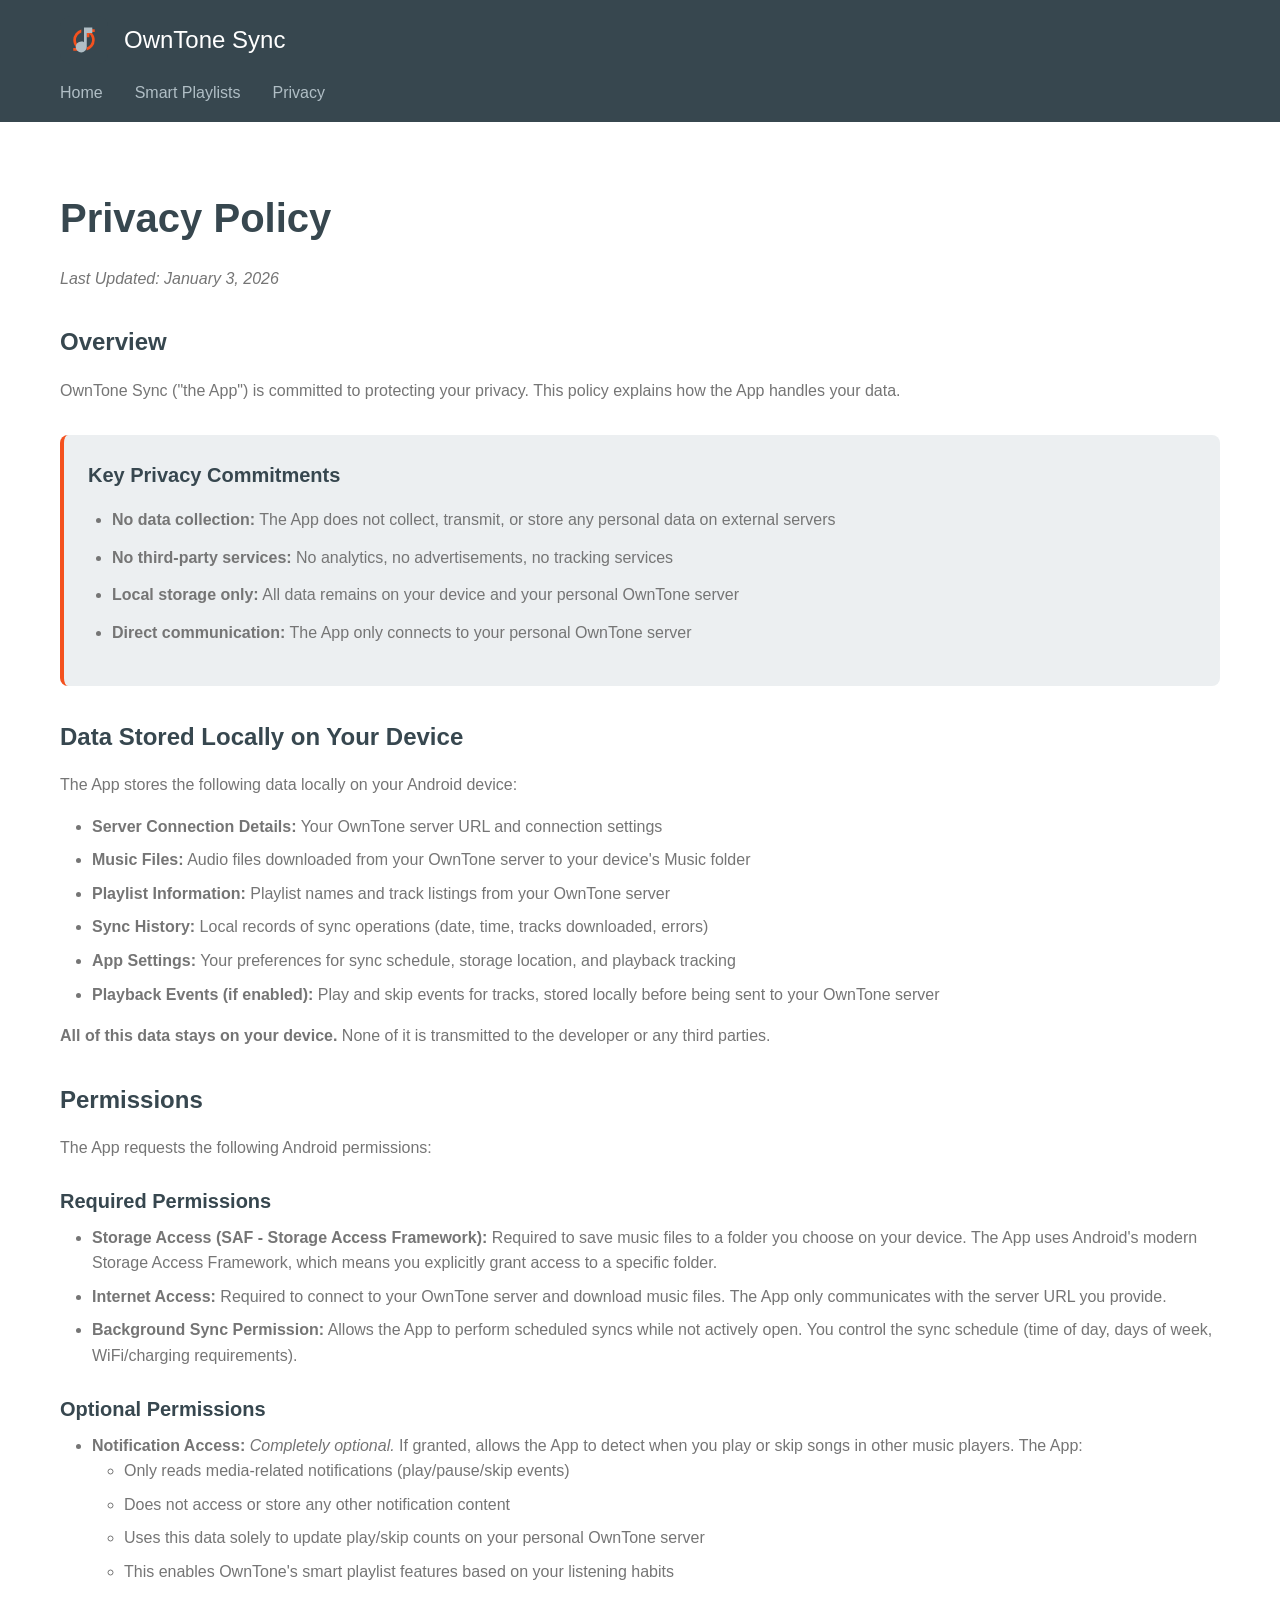
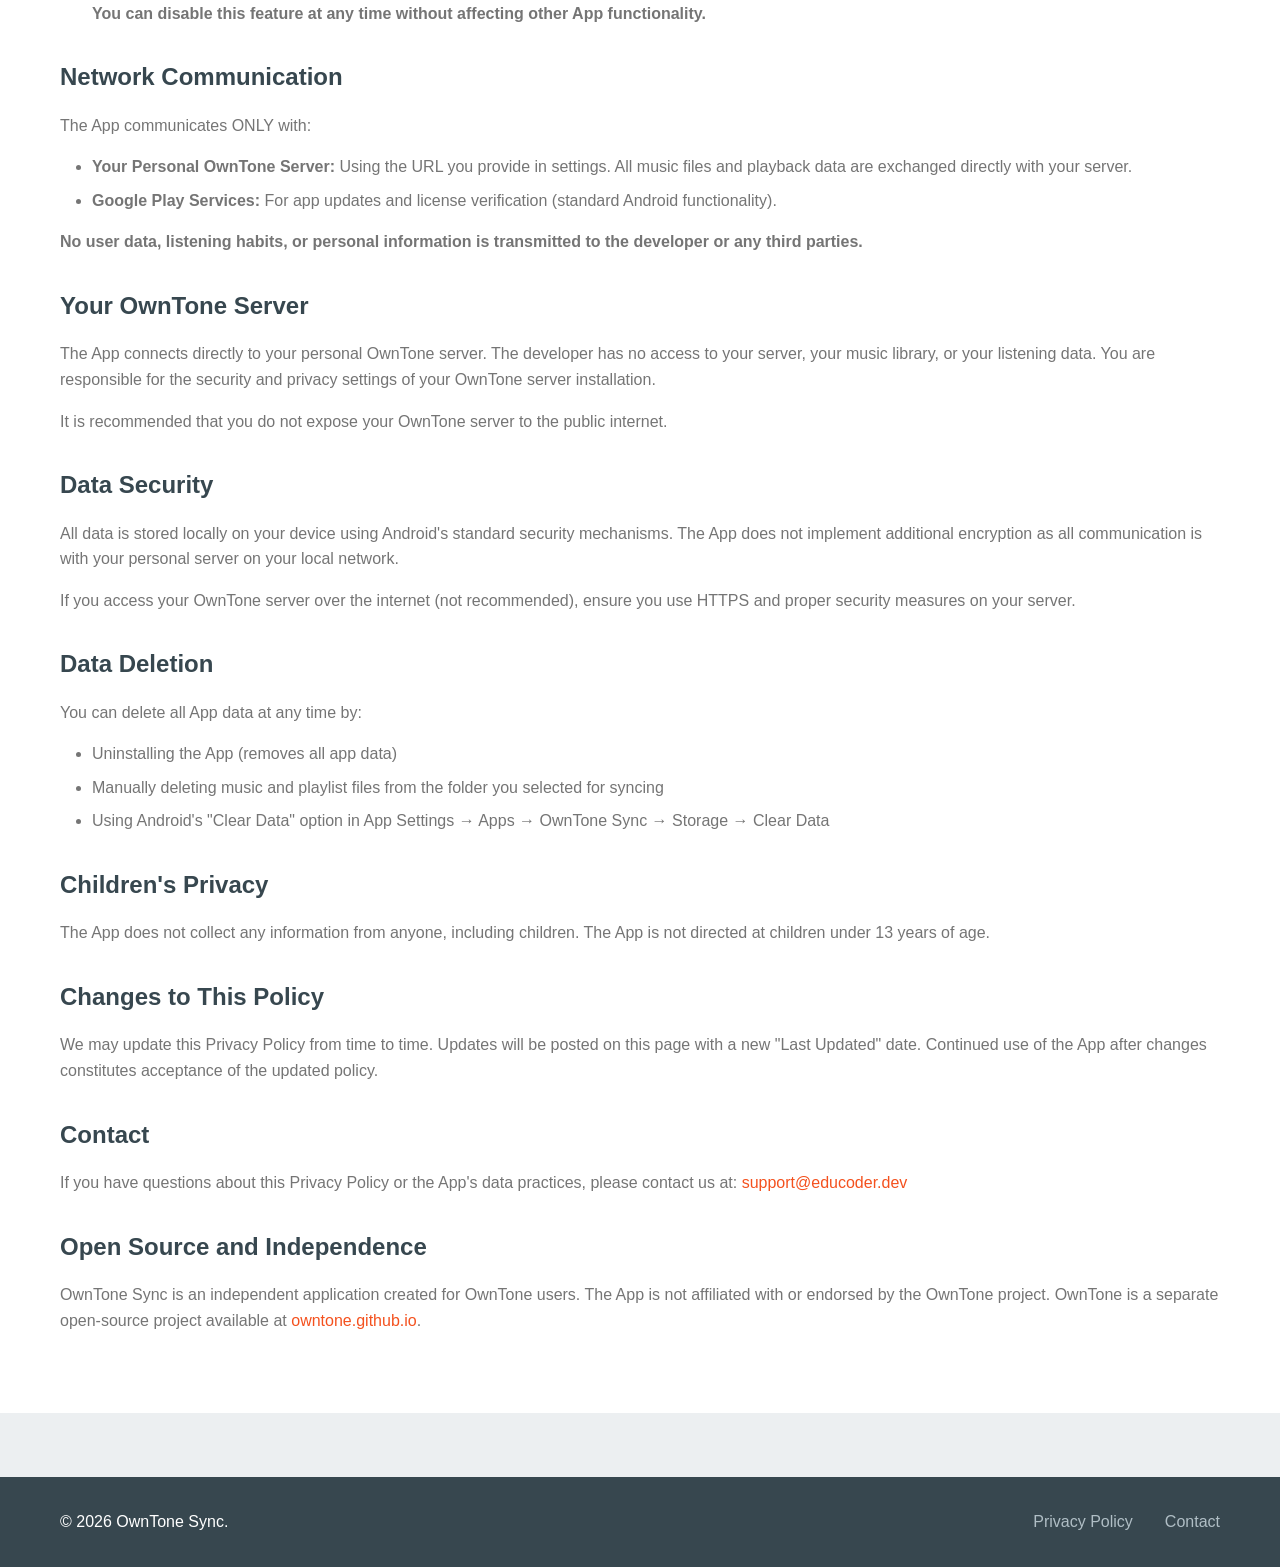
==== site/privacy.html @ 8da17981 "Add site files" ====
<!DOCTYPE html>
<html lang="en">
<head>
    <meta charset="UTF-8">
    <meta name="viewport" content="width=device-width, initial-scale=1.0">
    <title>Privacy Policy - OwnTone Sync</title>
    <link rel="stylesheet" href="styles.css">
    <link rel="icon" type="image/svg+xml" href="assets/icon.svg">
</head>
<body>
    <header>
        <div class="container">
            <div class="header-content">
                <img src="assets/icon.svg" alt="OwnTone Sync" class="logo">
                <h1>OwnTone Sync</h1>
            </div>
            <nav>
                <a href="index.html">Home</a>
                <a href="smart-playlists.html">Smart Playlists</a>
                <a href="privacy.html">Privacy</a>
            </nav>
        </div>
    </header>

    <main>
        <section class="content">
            <div class="container">
                <h2>Privacy Policy</h2>
                <p class="updated">Last Updated: January 3, 2026</p>

                <h3>Overview</h3>
                <p>OwnTone Sync ("the App") is committed to protecting your privacy. This policy explains how the App handles your data.</p>

                <div class="privacy-highlight">
                    <h4>Key Privacy Commitments</h4>
                    <ul>
                        <li><strong>No data collection:</strong> The App does not collect, transmit, or store any personal data on external servers</li>
                        <li><strong>No third-party services:</strong> No analytics, no advertisements, no tracking services</li>
                        <li><strong>Local storage only:</strong> All data remains on your device and your personal OwnTone server</li>
                        <li><strong>Direct communication:</strong> The App only connects to your personal OwnTone server</li>
                    </ul>
                </div>

                <h3>Data Stored Locally on Your Device</h3>
                <p>The App stores the following data locally on your Android device:</p>
                <ul>
                    <li><strong>Server Connection Details:</strong> Your OwnTone server URL and connection settings</li>
                    <li><strong>Music Files:</strong> Audio files downloaded from your OwnTone server to your device's Music folder</li>
                    <li><strong>Playlist Information:</strong> Playlist names and track listings from your OwnTone server</li>
                    <li><strong>Sync History:</strong> Local records of sync operations (date, time, tracks downloaded, errors)</li>
                    <li><strong>App Settings:</strong> Your preferences for sync schedule, storage location, and playback tracking</li>
                    <li><strong>Playback Events (if enabled):</strong> Play and skip events for tracks, stored locally before being sent to your OwnTone server</li>
                </ul>
                <p><strong>All of this data stays on your device.</strong> None of it is transmitted to the developer or any third parties.</p>

                <h3>Permissions</h3>
                <p>The App requests the following Android permissions:</p>

                <h4>Required Permissions</h4>
                <ul>
                    <li><strong>Storage Access (SAF - Storage Access Framework):</strong> Required to save music files to a folder you choose on your device. The App uses Android's modern Storage Access Framework, which means you explicitly grant access to a specific folder.</li>
                    <li><strong>Internet Access:</strong> Required to connect to your OwnTone server and download music files. The App only communicates with the server URL you provide.</li>
                    <li><strong>Background Sync Permission:</strong> Allows the App to perform scheduled syncs while not actively open. You control the sync schedule (time of day, days of week, WiFi/charging requirements).</li>
                </ul>

                <h4>Optional Permissions</h4>
                <ul>
                    <li><strong>Notification Access:</strong> <em>Completely optional.</em> If granted, allows the App to detect when you play or skip songs in other music players. The App:
                        <ul>
                            <li>Only reads media-related notifications (play/pause/skip events)</li>
                            <li>Does not access or store any other notification content</li>
                            <li>Uses this data solely to update play/skip counts on your personal OwnTone server</li>
                            <li>This enables OwnTone's smart playlist features based on your listening habits</li>
                        </ul>
                        <strong>You can disable this feature at any time without affecting other App functionality.</strong>
                    </li>
                </ul>

                <h3>Network Communication</h3>
                <p>The App communicates ONLY with:</p>
                <ul>
                    <li><strong>Your Personal OwnTone Server:</strong> Using the URL you provide in settings. All music files and playback data are exchanged directly with your server.</li>
                    <li><strong>Google Play Services:</strong> For app updates and license verification (standard Android functionality).</li>
                </ul>
                <p><strong>No user data, listening habits, or personal information is transmitted to the developer or any third parties.</strong></p>

                <h3>Your OwnTone Server</h3>
                <p>The App connects directly to your personal OwnTone server. The developer has no access to your server, your music library, or your listening data. You are responsible for the security and privacy settings of your OwnTone server installation.</p>
                <p>It is recommended that you do not expose your OwnTone server to the public internet.</p>

                <h3>Data Security</h3>
                <p>All data is stored locally on your device using Android's standard security mechanisms. The App does not implement additional encryption as all communication is with your personal server on your local network.</p>
                <p>If you access your OwnTone server over the internet (not recommended), ensure you use HTTPS and proper security measures on your server.</p>

                <h3>Data Deletion</h3>
                <p>You can delete all App data at any time by:</p>
                <ul>
                    <li>Uninstalling the App (removes all app data)</li>
                    <li>Manually deleting music and playlist files from the folder you selected for syncing</li>
                    <li>Using Android's "Clear Data" option in App Settings → Apps → OwnTone Sync → Storage → Clear Data</li>
                </ul>

                <h3>Children's Privacy</h3>
                <p>The App does not collect any information from anyone, including children. The App is not directed at children under 13 years of age.</p>

                <h3>Changes to This Policy</h3>
                <p>We may update this Privacy Policy from time to time. Updates will be posted on this page with a new "Last Updated" date. Continued use of the App after changes constitutes acceptance of the updated policy.</p>

                <h3>Contact</h3>
                <p>If you have questions about this Privacy Policy or the App's data practices, please contact us at: <a href="mailto:support@educoder.dev">support@educoder.dev</a></p>

                <h3>Open Source and Independence</h3>
                <p>OwnTone Sync is an independent application created for OwnTone users. The App is not affiliated with or endorsed by the OwnTone project. OwnTone is a separate open-source project available at <a href="https://owntone.github.io/owntone-server/" target="_blank">owntone.github.io</a>.</p>
            </div>
        </section>
    </main>

    <footer>
        <div class="container">
            <p>&copy; 2026 OwnTone Sync.</p>
            <nav>
                <a href="privacy.html">Privacy Policy</a>
                <a href="mailto:support@educoder.dev">Contact</a>
            </nav>
        </div>
    </footer>
</body>
</html>
---- site/styles.css ----
/* Reset and base styles */
* {
    margin: 0;
    padding: 0;
    box-sizing: border-box;
}

:root {
    --primary: #37474F;
    --primary-light: #B0BEC5;
    --secondary: #F4511E;
    --background: #ECEFF1;
    --surface: #FFFFFF;
    --text-primary: #212121;
    --text-secondary: #757575;
    --border: #E0E0E0;
}

body {
    font-family: -apple-system, BlinkMacSystemFont, 'Segoe UI', Roboto, 'Helvetica Neue', Arial, sans-serif;
    line-height: 1.6;
    color: var(--text-primary);
    background-color: var(--background);
}

.container {
    max-width: 1200px;
    margin: 0 auto;
    padding: 0 20px;
}

/* Header */
header {
    background-color: var(--primary);
    color: white;
    padding: 1rem 0;
    box-shadow: 0 2px 4px rgba(0,0,0,0.1);
}

.header-content {
    display: flex;
    align-items: center;
    gap: 1rem;
    margin-bottom: 1rem;
}

.logo {
    width: 48px;
    height: 48px;
}

header h1 {
    font-size: 1.5rem;
    font-weight: 500;
}

header nav {
    display: flex;
    gap: 2rem;
}

header nav a {
    color: var(--primary-light);
    text-decoration: none;
    font-weight: 500;
    transition: color 0.3s;
}

header nav a:hover {
    color: white;
}

/* Hero section */
.hero {
    background: linear-gradient(135deg, var(--primary) 0%, #455A64 100%);
    color: white;
    padding: 4rem 0;
    text-align: center;
}

.hero h2 {
    font-size: 2.5rem;
    font-weight: 700;
    margin-bottom: 1rem;
}

.subtitle {
    font-size: 1.25rem;
    margin-bottom: 2rem;
    color: var(--primary-light);
}

.cta-buttons {
    display: flex;
    gap: 1rem;
    justify-content: center;
    flex-wrap: wrap;
}

.btn {
    display: inline-block;
    padding: 0.75rem 2rem;
    border-radius: 8px;
    text-decoration: none;
    font-weight: 600;
    transition: all 0.3s;
    border: none;
    cursor: pointer;
}

.btn-primary {
    background-color: var(--secondary);
    color: white;
}

.btn-primary:hover {
    background-color: #E64A19;
    transform: translateY(-2px);
    box-shadow: 0 4px 8px rgba(244, 81, 30, 0.3);
}

.btn-secondary {
    background-color: var(--surface);
    color: var(--primary);
    border: 2px solid var(--primary);
}

.btn-secondary:hover {
    background-color: var(--primary);
    color: white;
}

/* Feature grid */
.features-overview {
    padding: 4rem 0;
    background-color: var(--surface);
}

.features-overview h3 {
    text-align: center;
    font-size: 2rem;
    margin-bottom: 3rem;
    color: var(--primary);
}

.feature-grid {
    display: grid;
    grid-template-columns: repeat(3, minmax(250px, 1fr));
    gap: 2rem;
}

.feature-card {
    background: var(--background);
    padding: 2rem;
    border-radius: 12px;
    text-align: center;
    transition: transform 0.3s, box-shadow 0.3s;
}

.feature-card:hover {
    transform: translateY(-4px);
    box-shadow: 0 8px 16px rgba(0,0,0,0.1);
}

.feature-icon {
    font-size: 3rem;
    margin-bottom: 1rem;
}

.feature-card h4 {
    color: var(--primary);
    margin-bottom: 0.5rem;
    font-size: 1.25rem;
}

.feature-card p {
    color: var(--text-secondary);
}

/* Download section */
.download-section {
    padding: 4rem 0;
    background-color: var(--background);
}

.download-section h3 {
    text-align: center;
    font-size: 2rem;
    margin-bottom: 3rem;
    color: var(--primary);
}

.version-cards {
    display: grid;
    grid-template-columns: repeat(auto-fit, minmax(300px, 1fr));
    gap: 2rem;
    max-width: 800px;
    margin: 0 auto;
}

.version-card {
    background: var(--surface);
    padding: 2rem;
    border-radius: 12px;
    box-shadow: 0 4px 8px rgba(0,0,0,0.1);
    position: relative;
}

.version-card.featured {
    border: 3px solid var(--secondary);
    transform: scale(1.05);
}

.badge {
    position: absolute;
    top: -12px;
    right: 20px;
    background: var(--secondary);
    color: white;
    padding: 0.25rem 1rem;
    border-radius: 20px;
    font-size: 0.875rem;
    font-weight: 600;
}

.version-card h4 {
    font-size: 1.5rem;
    color: var(--primary);
    margin-bottom: 1rem;
}

.price {
    font-size: 2rem;
    font-weight: 700;
    color: var(--secondary);
    margin-bottom: 1.5rem;
}

.version-card ul {
    list-style: none;
    margin-bottom: 2rem;
}

.version-card ul li {
    padding: 0.5rem 0;
    border-bottom: 1px solid var(--border);
}

.version-card ul li:last-child {
    border-bottom: none;
}

.version-card .btn {
    width: 100%;
    text-align: center;
}

/* Screenshots */
.screenshots {
    padding: 4rem 0;
    background-color: var(--surface);
}

.screenshots h3 {
    text-align: center;
    font-size: 2rem;
    margin-bottom: 3rem;
    color: var(--primary);
}

.screenshot-grid {
    display: grid;
    grid-template-columns: repeat(auto-fit, minmax(300px, 1fr));
    gap: 2rem;
}

.screenshot-grid img {
    width: 100%;
    border-radius: 12px;
    box-shadow: 0 4px 8px rgba(0,0,0,0.1);
}

/* FAQ */
.faq {
    padding: 4rem 0;
    background-color: var(--background);
}

.faq h3 {
    text-align: center;
    font-size: 2rem;
    margin-bottom: 3rem;
    color: var(--primary);
}

.faq-item {
    background: var(--surface);
    padding: 2rem;
    border-radius: 12px;
    margin-bottom: 1rem;
}

.faq-item h4 {
    color: var(--primary);
    margin-bottom: 0.5rem;
}

.faq-item p {
    color: var(--text-secondary);
}

.faq-item a {
    color: var(--secondary);
    text-decoration: none;
}

.faq-item a:hover {
    text-decoration: underline;
}

/* Content pages (privacy, features) */
.content {
    padding: 4rem 0;
    background-color: var(--surface);
}

.content h2 {
    font-size: 2.5rem;
    color: var(--primary);
    margin-bottom: 1rem;
}

.content h3 {
    font-size: 1.5rem;
    color: var(--primary);
    margin-top: 2rem;
    margin-bottom: 1rem;
}

.content h4 {
    font-size: 1.25rem;
    color: var(--primary);
    margin-top: 1.5rem;
    margin-bottom: 0.5rem;
}

.content p {
    margin-bottom: 1rem;
    color: var(--text-secondary);
}

.content ul {
    margin-left: 2rem;
    margin-bottom: 1rem;
    color: var(--text-secondary);
}

.content ul li {
    margin-bottom: 0.5rem;
}

.content a {
    color: var(--secondary);
    text-decoration: none;
}

.content a:hover {
    text-decoration: underline;
}

.updated {
    font-style: italic;
    color: var(--text-secondary);
    margin-bottom: 2rem;
}

/* Comparison table */
.comparison-table {
    margin: 2rem 0;
    overflow-x: auto;
}

.comparison-table table {
    width: 100%;
    background: var(--surface);
    border-radius: 12px;
    overflow: hidden;
    box-shadow: 0 4px 8px rgba(0,0,0,0.1);
}

.comparison-table th,
.comparison-table td {
    padding: 1rem;
    text-align: left;
    border-bottom: 1px solid var(--border);
}

.comparison-table th {
    background-color: var(--primary);
    color: white;
    font-weight: 600;
}

.comparison-table tbody tr:last-child td {
    border-bottom: none;
}

.comparison-table tbody tr:hover {
    background-color: var(--background);
}

.cta-section {
    margin-top: 3rem;
    text-align: center;
    padding: 2rem;
    background: var(--background);
    border-radius: 12px;
}

.cta-section h3 {
    margin-bottom: 1.5rem;
    color: var(--primary);
}

/* Footer */
footer {
    background-color: var(--primary);
    color: white;
    padding: 2rem 0;
    margin-top: 4rem;
}

footer .container {
    display: flex;
    justify-content: space-between;
    align-items: center;
    flex-wrap: wrap;
    gap: 1rem;
}

footer nav {
    display: flex;
    gap: 2rem;
}

footer a {
    color: var(--primary-light);
    text-decoration: none;
}

footer a:hover {
    color: white;
}

/* Responsive */
@media (max-width: 768px) {
    .hero h2 {
        font-size: 2rem;
    }

    .subtitle {
        font-size: 1rem;
    }

    .version-card.featured {
        transform: scale(1);
    }

    .header-content {
        flex-direction: column;
        text-align: center;
    }

    footer .container {
        flex-direction: column;
        text-align: center;
    }
}

/* Data Safety section */
.data-safety {
    padding: 4rem 0;
    background-color: var(--surface);
}

.data-safety h3 {
    text-align: center;
    font-size: 2rem;
    margin-bottom: 3rem;
    color: var(--primary);
}

.safety-info {
    display: grid;
    grid-template-columns: repeat(auto-fit, minmax(250px, 1fr));
    gap: 2rem;
    margin-bottom: 2rem;
}

.safety-card {
    background: var(--background);
    padding: 1.5rem;
    border-radius: 12px;
    border-left: 4px solid var(--secondary);
}

.safety-card h4 {
    color: var(--primary);
    margin-bottom: 0.5rem;
    font-size: 1.1rem;
}

.safety-card p {
    color: var(--text-secondary);
    font-size: 0.95rem;
}

.safety-note {
    text-align: center;
    margin-top: 2rem;
    font-size: 1.1rem;
}

.safety-note a {
    color: var(--secondary);
    text-decoration: none;
    font-weight: 600;
}

.safety-note a:hover {
    text-decoration: underline;
}

/* Final CTA */
.cta-final {
    padding: 4rem 0;
    background: linear-gradient(135deg, var(--primary) 0%, #455A64 100%);
    color: white;
    text-align: center;
}

.cta-final h3 {
    font-size: 2rem;
    margin-bottom: 2rem;
}

/* Privacy highlights */
.privacy-highlight {
    background: var(--background);
    border-left: 4px solid var(--secondary);
    padding: 1.5rem;
    border-radius: 8px;
    margin: 2rem 0;
}

.privacy-highlight h4 {
    color: var(--primary);
    margin-top: 0;
    margin-bottom: 1rem;
}

.privacy-highlight ul {
    margin-left: 1.5rem;
}

.privacy-highlight ul li {
    margin-bottom: 0.75rem;
}
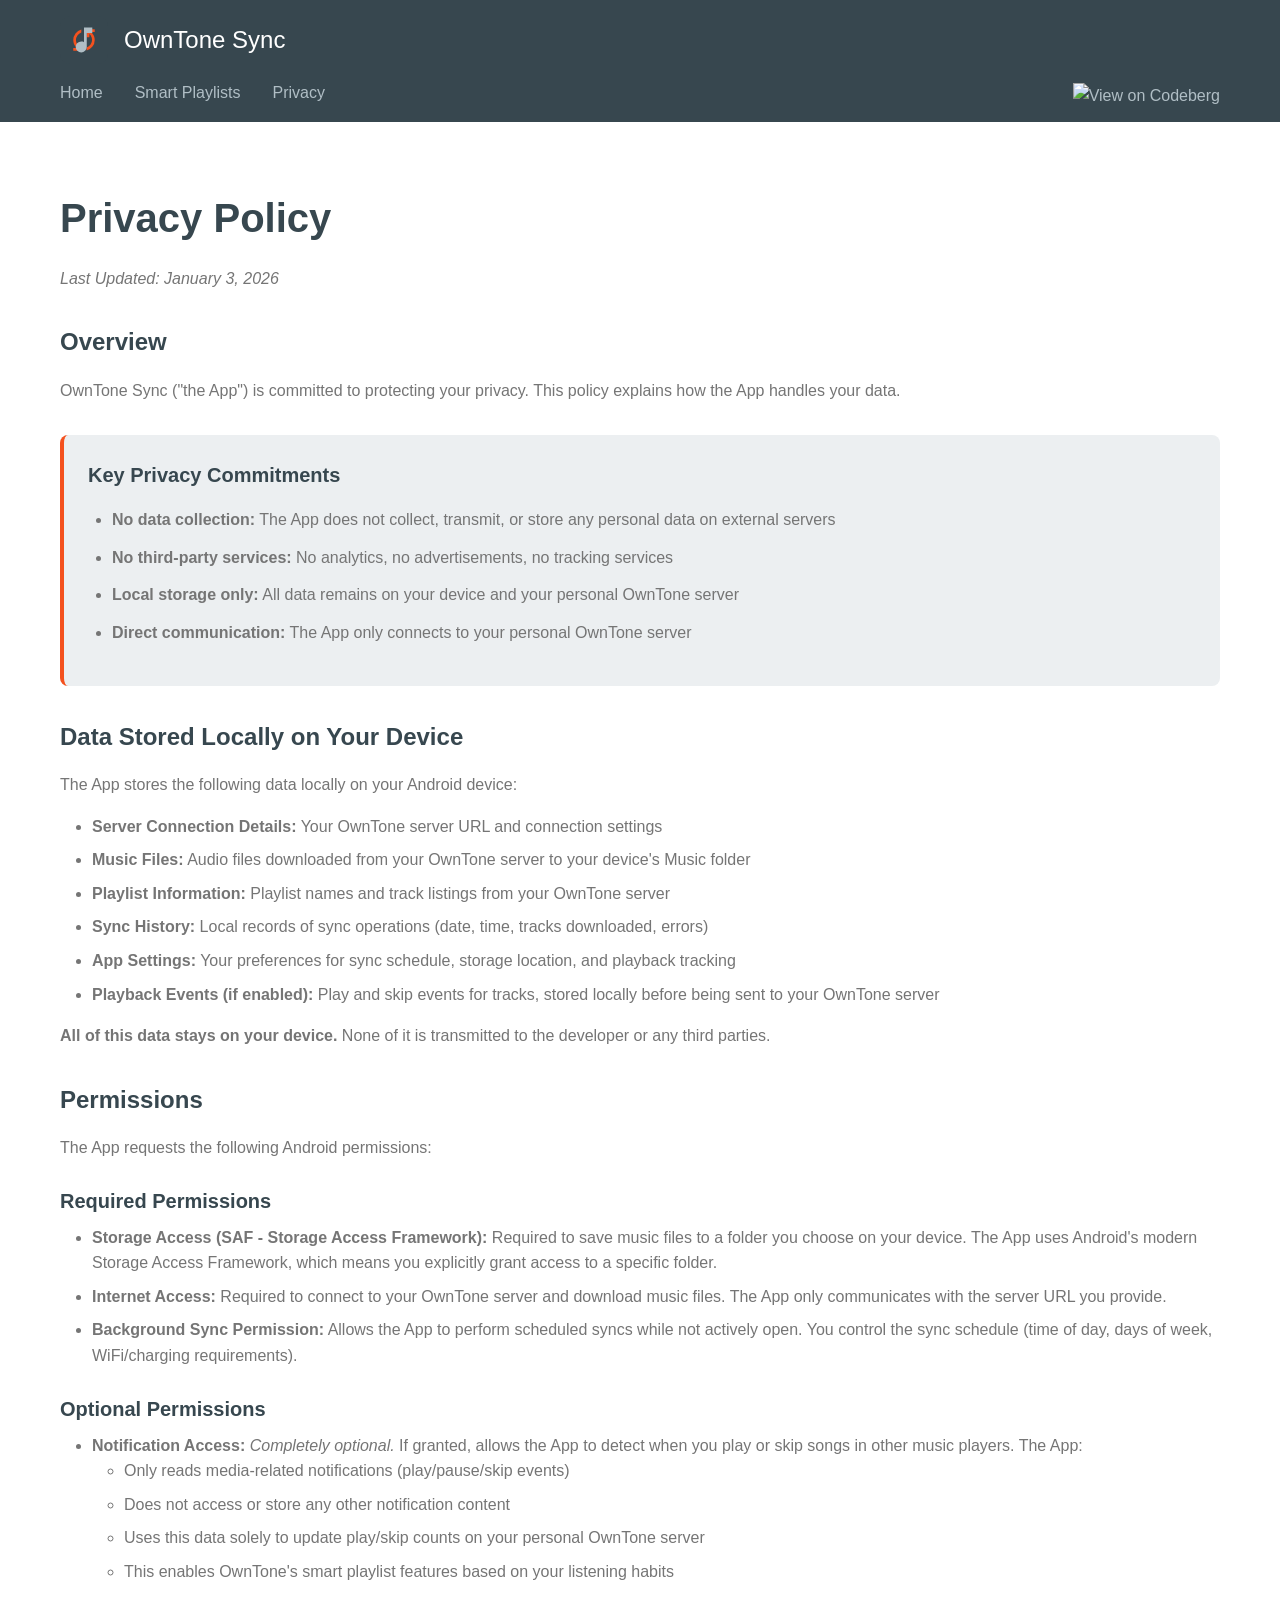
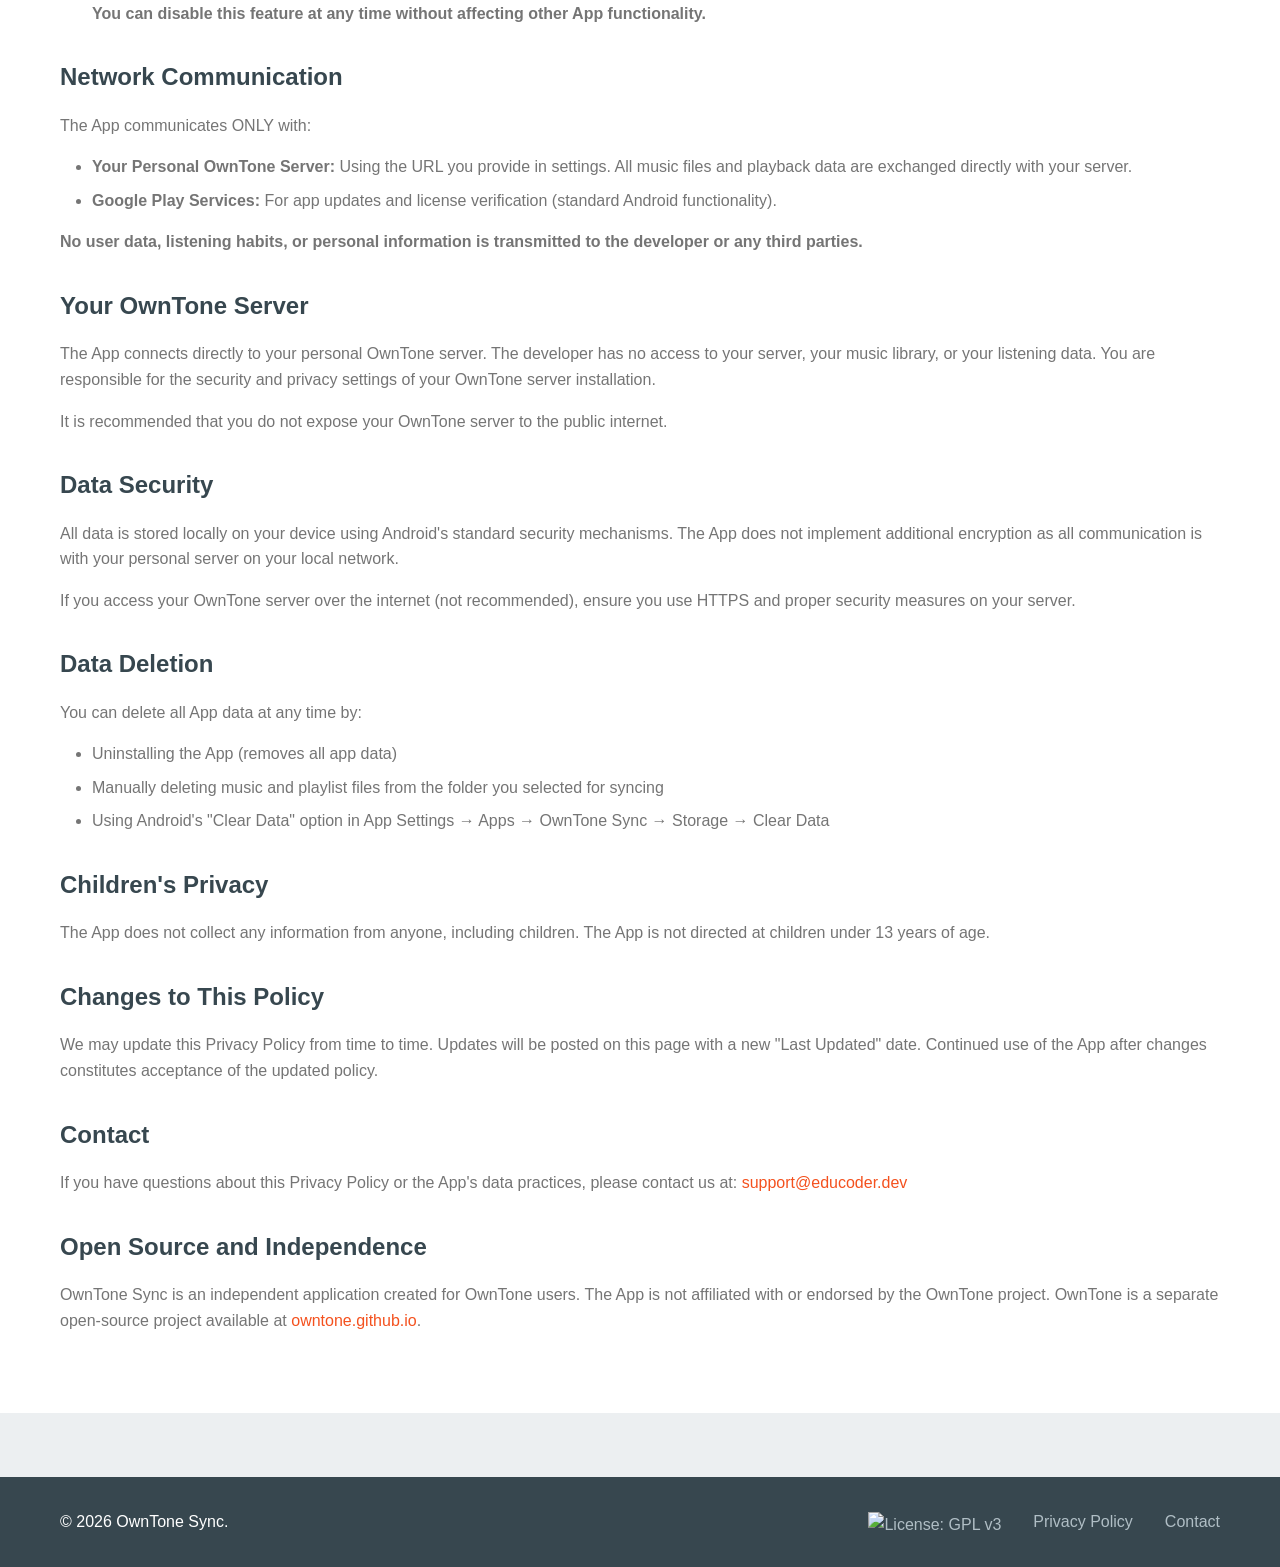
==== commit 3394e28e: "Added license" ====
--- a/site/privacy.html
+++ b/site/privacy.html
@@ -18,6 +18,10 @@
                 <a href="index.html">Home</a>
                 <a href="smart-playlists.html">Smart Playlists</a>
                 <a href="privacy.html">Privacy</a>
+                <div class="spring"></div>
+                <a href="https://codeberg.org/edu_coder/owntone-sync" class="h-20">
+                    <img src="https://img.shields.io/badge/Codeberg-View%20Repository-2185D0?logo=Codeberg&logoColor=white" alt="View on Codeberg">
+                </a>
             </nav>
         </div>
     </header>
@@ -119,6 +123,9 @@
         <div class="container">
             <p>&copy; 2026 OwnTone Sync.</p>
             <nav>
+                <a href="https://codeberg.org/edu_coder/owntone-sync/src/branch/main/LICENSE" class="h-20">
+                    <img src="https://img.shields.io/badge/License-GPLv3-blue.svg" alt="License: GPL v3">
+                </a>
                 <a href="privacy.html">Privacy Policy</a>
                 <a href="mailto:support@educoder.dev">Contact</a>
             </nav>
--- a/site/styles.css
+++ b/site/styles.css
@@ -54,16 +54,30 @@
     font-weight: 500;
 }
 
+footer nav,
 header nav {
     display: flex;
     gap: 2rem;
-}
-
+    align-items: center;
+    flex-wrap: wrap;
+}
+
+footer nav a,
 header nav a {
     color: var(--primary-light);
     text-decoration: none;
     font-weight: 500;
     transition: color 0.3s;
+}
+
+footer nav a.h-20,
+header nav a.h-20 {
+    height: 20px;
+}
+
+footer nav .sping,
+header nav .spring {
+    flex-grow: 1;
 }
 
 header nav a:hover {
@@ -145,7 +159,7 @@
 
 .feature-grid {
     display: grid;
-    grid-template-columns: repeat(3, minmax(250px, 1fr));
+    grid-template-columns: repeat(auto-fit, minmax(max(250px, calc(50% - 2rem)), 1fr));
     gap: 2rem;
 }
 
@@ -192,7 +206,7 @@
 
 .version-cards {
     display: grid;
-    grid-template-columns: repeat(auto-fit, minmax(300px, 1fr));
+    grid-template-columns: repeat(auto-fit, minmax(max(250px, calc(50% - 2rem)), 1fr));
     gap: 2rem;
     max-width: 800px;
     margin: 0 auto;
@@ -270,7 +284,7 @@
 
 .screenshot-grid {
     display: grid;
-    grid-template-columns: repeat(auto-fit, minmax(300px, 1fr));
+    grid-template-columns: repeat(auto-fit, minmax(max(250px, calc(50% - 2rem)), 1fr));
     gap: 2rem;
 }
 
@@ -438,11 +452,6 @@
     gap: 1rem;
 }
 
-footer nav {
-    display: flex;
-    gap: 2rem;
-}
-
 footer a {
     color: var(--primary-light);
     text-decoration: none;
@@ -492,7 +501,7 @@
 
 .safety-info {
     display: grid;
-    grid-template-columns: repeat(auto-fit, minmax(250px, 1fr));
+    grid-template-columns: repeat(auto-fit, minmax(max(250px, calc(50% - 2rem)), 1fr));
     gap: 2rem;
     margin-bottom: 2rem;
 }
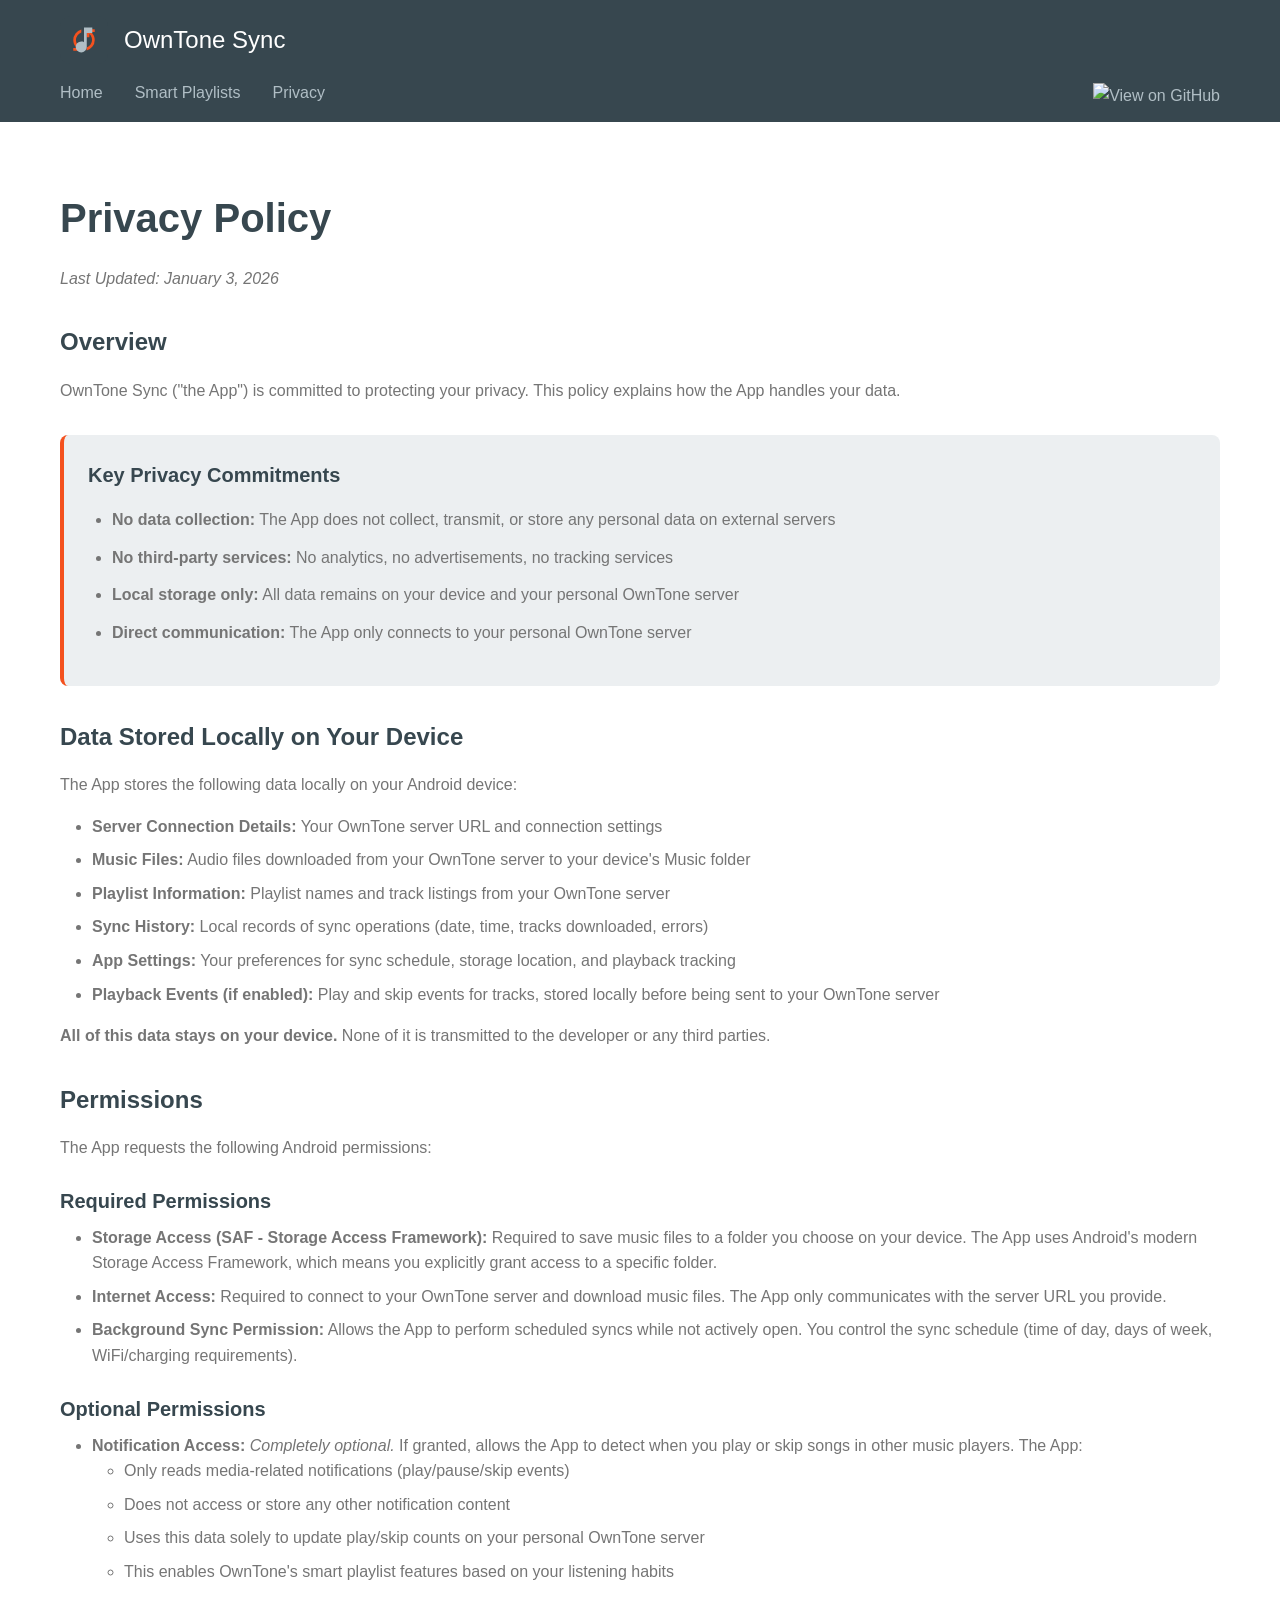
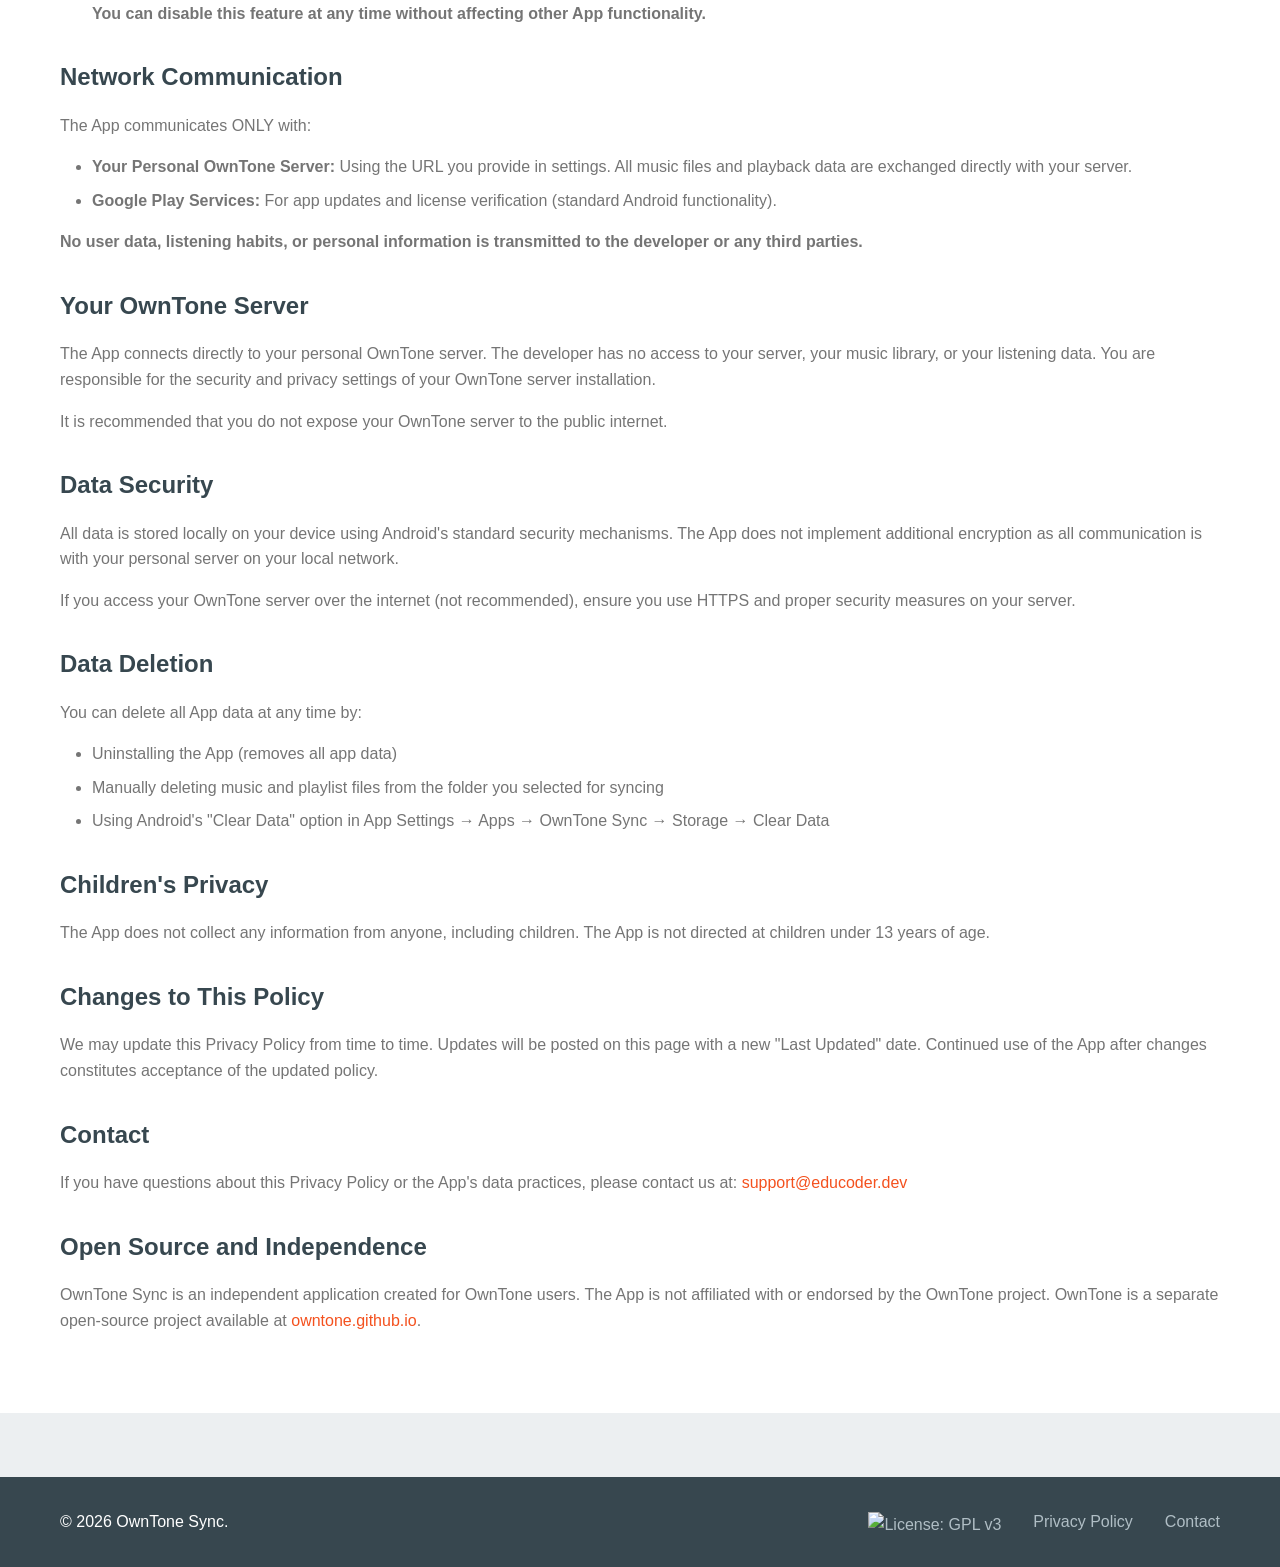
==== commit f3d40712: "Migrate from Codeberg to GitHub: Pages deploy, release script, links - Replace .forgejo/workflows/de" ====
--- a/site/privacy.html
+++ b/site/privacy.html
@@ -19,8 +19,8 @@
                 <a href="smart-playlists.html">Smart Playlists</a>
                 <a href="privacy.html">Privacy</a>
                 <div class="spring"></div>
-                <a href="https://codeberg.org/edu_coder/owntone-sync" class="h-20">
-                    <img src="https://img.shields.io/badge/Codeberg-View%20Repository-2185D0?logo=Codeberg&logoColor=white" alt="View on Codeberg">
+                <a href="https://github.com/jptrsn/owntone-sync" class="h-20">
+                    <img src="https://img.shields.io/badge/GitHub-View%20Repository-181717?logo=github&logoColor=white" alt="View on GitHub">
                 </a>
             </nav>
         </div>
@@ -123,7 +123,7 @@
         <div class="container">
             <p>&copy; 2026 OwnTone Sync.</p>
             <nav>
-                <a href="https://codeberg.org/edu_coder/owntone-sync/src/branch/main/LICENSE" class="h-20">
+                <a href="https://github.com/jptrsn/owntone-sync/blob/main/LICENSE" class="h-20">
                     <img src="https://img.shields.io/badge/License-GPLv3-blue.svg" alt="License: GPL v3">
                 </a>
                 <a href="privacy.html">Privacy Policy</a>
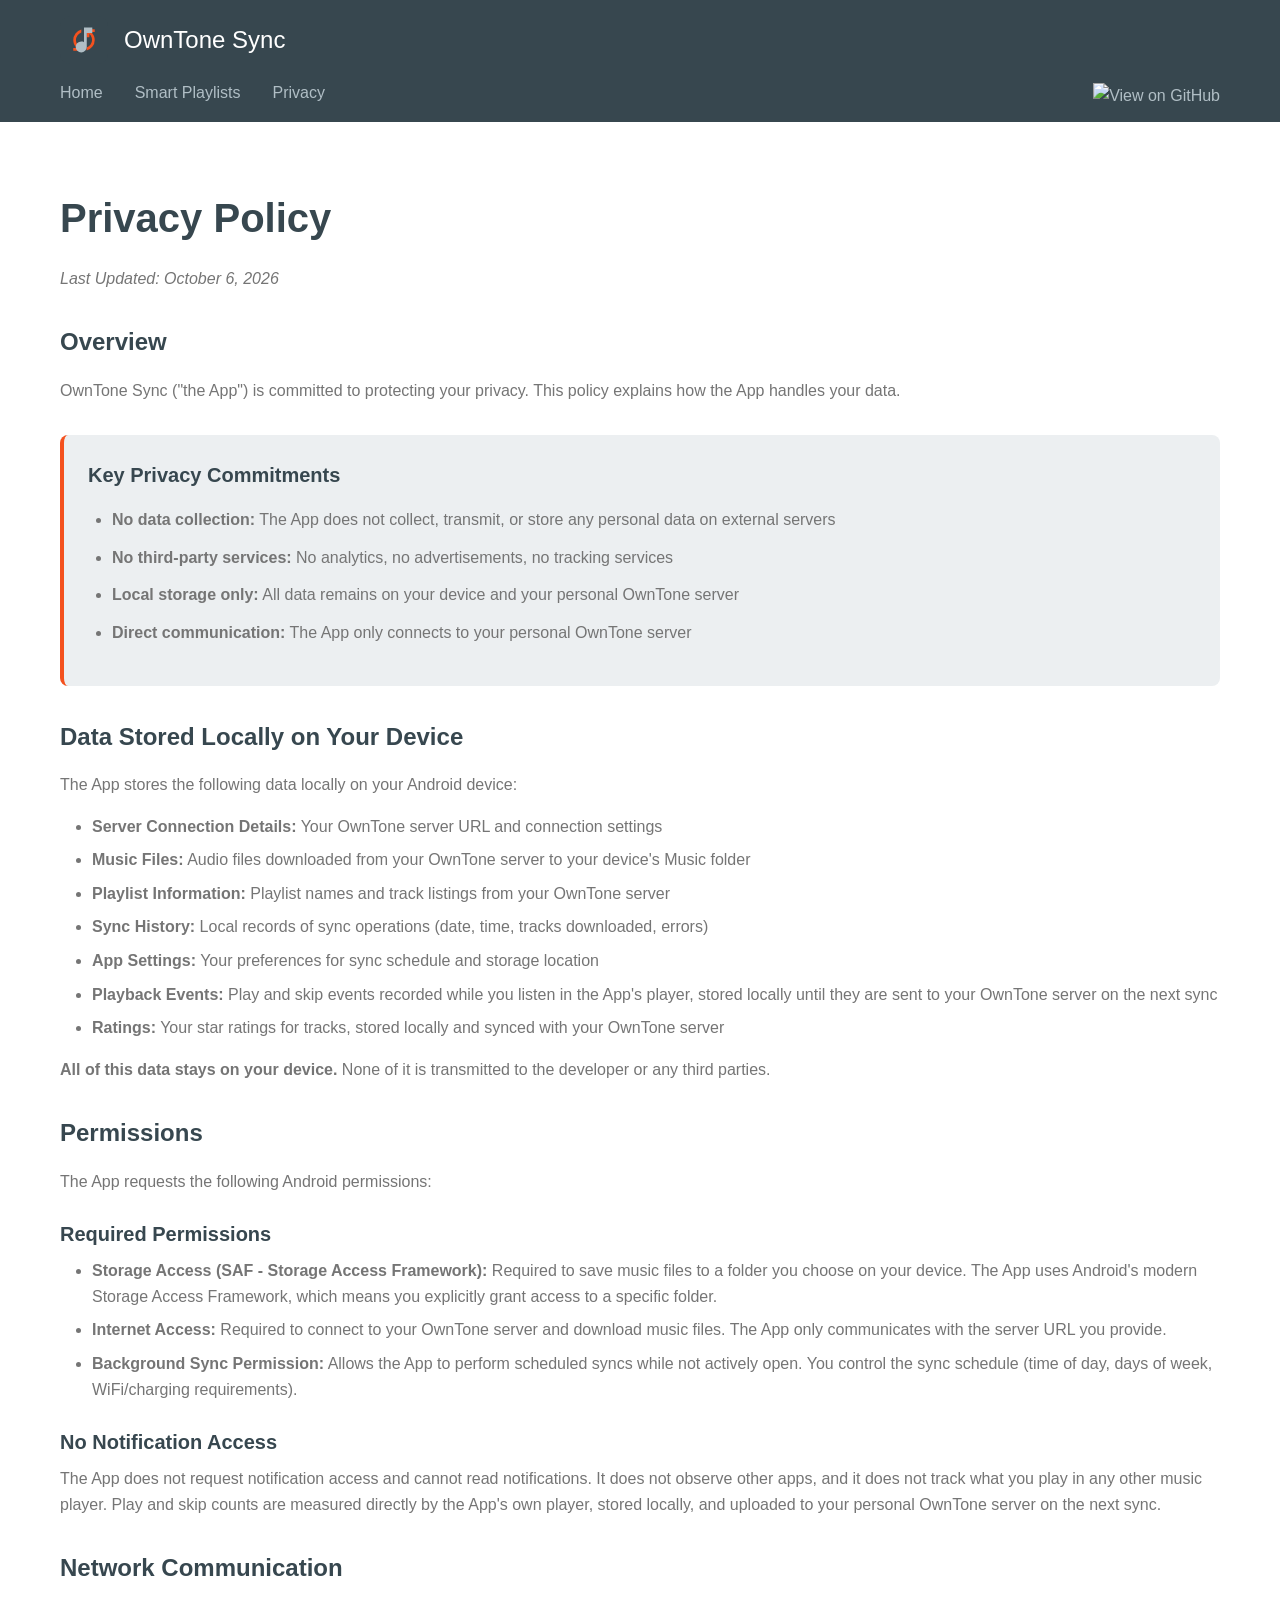
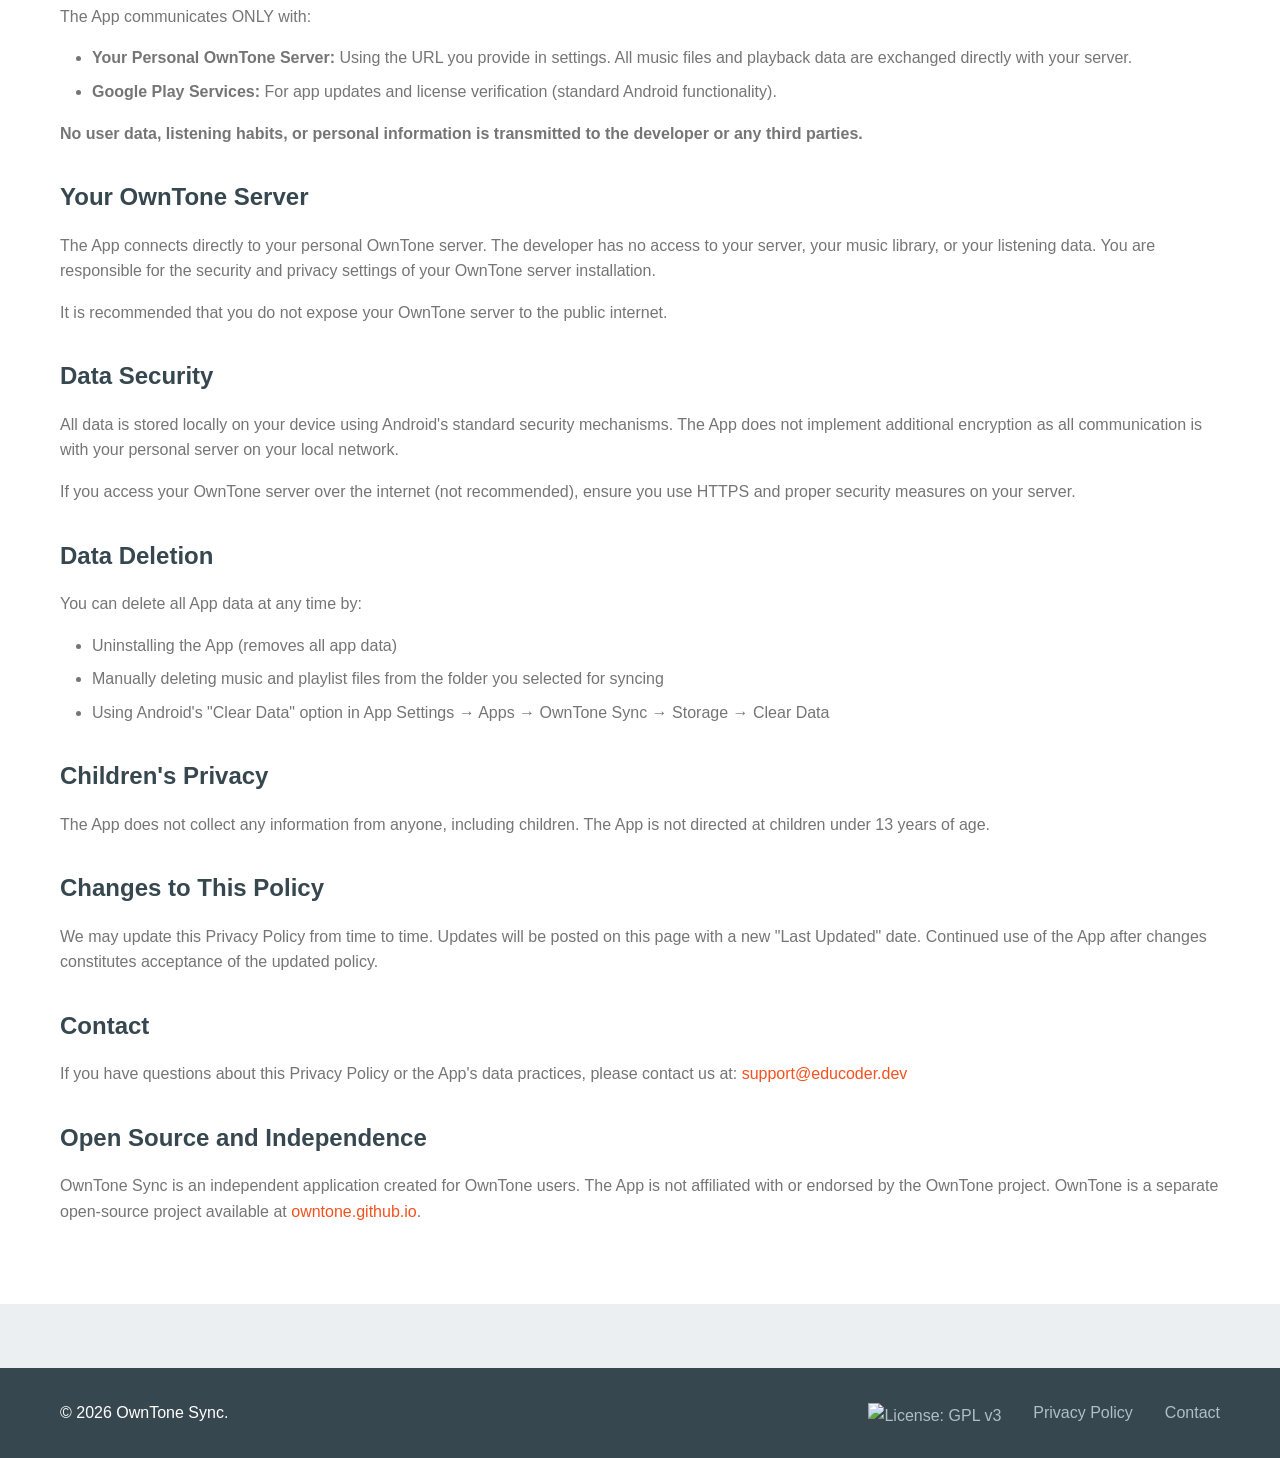
==== commit 07e56188: "Update site and store metadata for 0.2.0 (player app)" ====
--- a/site/privacy.html
+++ b/site/privacy.html
@@ -30,7 +30,7 @@
         <section class="content">
             <div class="container">
                 <h2>Privacy Policy</h2>
-                <p class="updated">Last Updated: January 3, 2026</p>
+                <p class="updated">Last Updated: October 6, 2026</p>
 
                 <h3>Overview</h3>
                 <p>OwnTone Sync ("the App") is committed to protecting your privacy. This policy explains how the App handles your data.</p>
@@ -52,8 +52,9 @@
                     <li><strong>Music Files:</strong> Audio files downloaded from your OwnTone server to your device's Music folder</li>
                     <li><strong>Playlist Information:</strong> Playlist names and track listings from your OwnTone server</li>
                     <li><strong>Sync History:</strong> Local records of sync operations (date, time, tracks downloaded, errors)</li>
-                    <li><strong>App Settings:</strong> Your preferences for sync schedule, storage location, and playback tracking</li>
-                    <li><strong>Playback Events (if enabled):</strong> Play and skip events for tracks, stored locally before being sent to your OwnTone server</li>
+                    <li><strong>App Settings:</strong> Your preferences for sync schedule and storage location</li>
+                    <li><strong>Playback Events:</strong> Play and skip events recorded while you listen in the App's player, stored locally until they are sent to your OwnTone server on the next sync</li>
+                    <li><strong>Ratings:</strong> Your star ratings for tracks, stored locally and synced with your OwnTone server</li>
                 </ul>
                 <p><strong>All of this data stays on your device.</strong> None of it is transmitted to the developer or any third parties.</p>
 
@@ -67,18 +68,8 @@
                     <li><strong>Background Sync Permission:</strong> Allows the App to perform scheduled syncs while not actively open. You control the sync schedule (time of day, days of week, WiFi/charging requirements).</li>
                 </ul>
 
-                <h4>Optional Permissions</h4>
-                <ul>
-                    <li><strong>Notification Access:</strong> <em>Completely optional.</em> If granted, allows the App to detect when you play or skip songs in other music players. The App:
-                        <ul>
-                            <li>Only reads media-related notifications (play/pause/skip events)</li>
-                            <li>Does not access or store any other notification content</li>
-                            <li>Uses this data solely to update play/skip counts on your personal OwnTone server</li>
-                            <li>This enables OwnTone's smart playlist features based on your listening habits</li>
-                        </ul>
-                        <strong>You can disable this feature at any time without affecting other App functionality.</strong>
-                    </li>
-                </ul>
+                <h4>No Notification Access</h4>
+                <p>The App does not request notification access and cannot read notifications. It does not observe other apps, and it does not track what you play in any other music player. Play and skip counts are measured directly by the App's own player, stored locally, and uploaded to your personal OwnTone server on the next sync.</p>
 
                 <h3>Network Communication</h3>
                 <p>The App communicates ONLY with:</p>
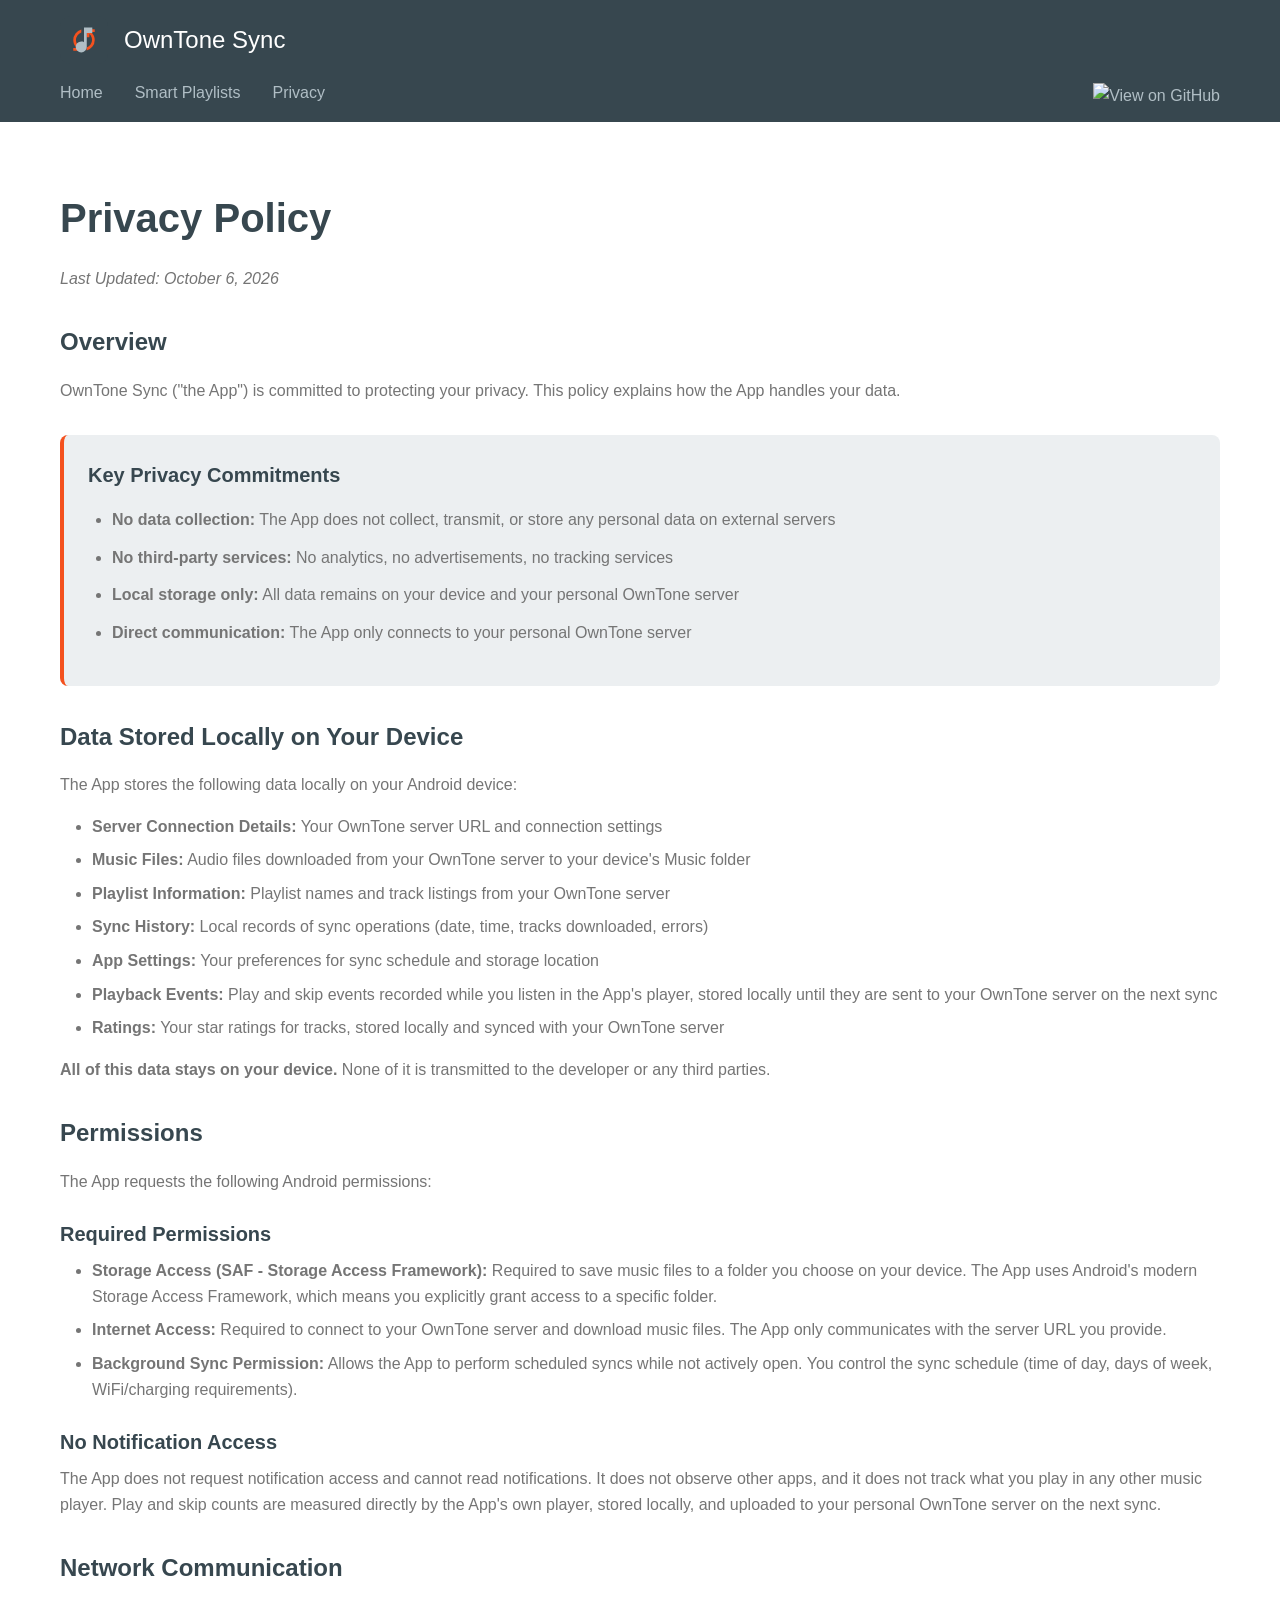
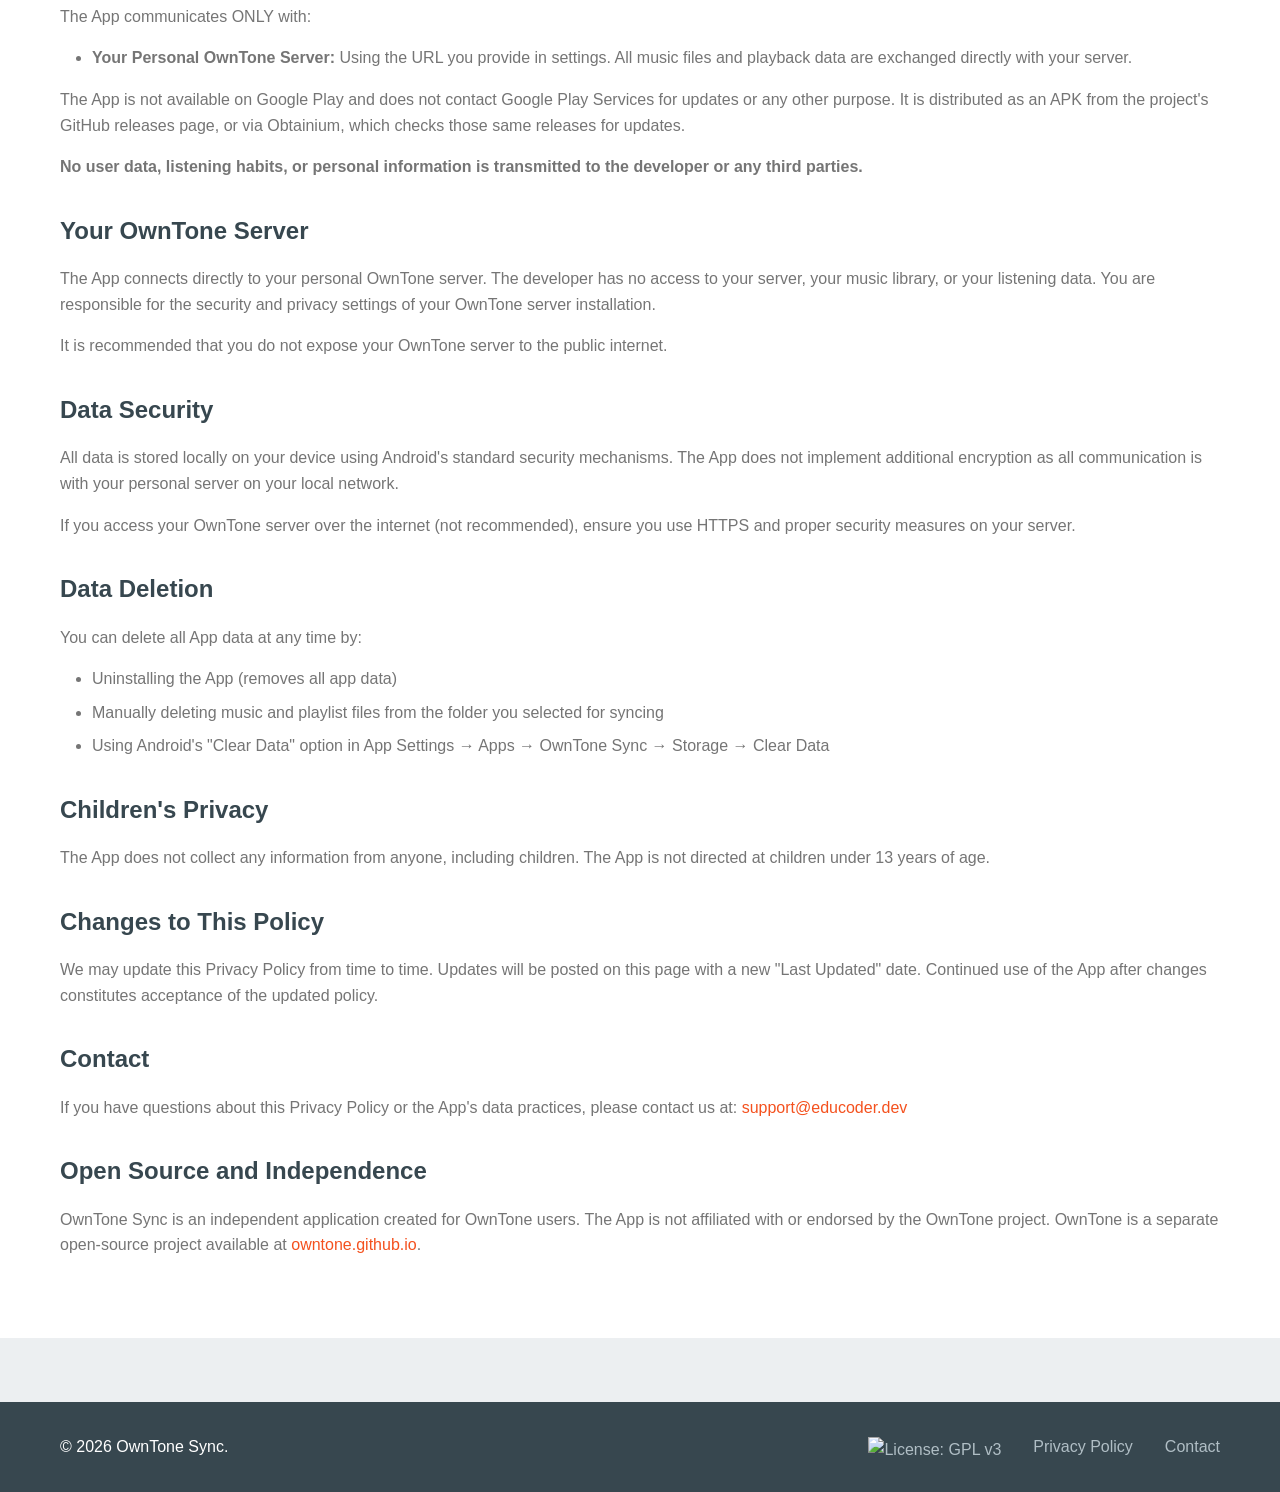
==== commit 58e1783d: "State in privacy policy that the app is not on Google Play" ====
--- a/site/privacy.html
+++ b/site/privacy.html
@@ -75,8 +75,8 @@
                 <p>The App communicates ONLY with:</p>
                 <ul>
                     <li><strong>Your Personal OwnTone Server:</strong> Using the URL you provide in settings. All music files and playback data are exchanged directly with your server.</li>
-                    <li><strong>Google Play Services:</strong> For app updates and license verification (standard Android functionality).</li>
                 </ul>
+                <p>The App is not available on Google Play and does not contact Google Play Services for updates or any other purpose. It is distributed as an APK from the project's GitHub releases page, or via Obtainium, which checks those same releases for updates.</p>
                 <p><strong>No user data, listening habits, or personal information is transmitted to the developer or any third parties.</strong></p>
 
                 <h3>Your OwnTone Server</h3>
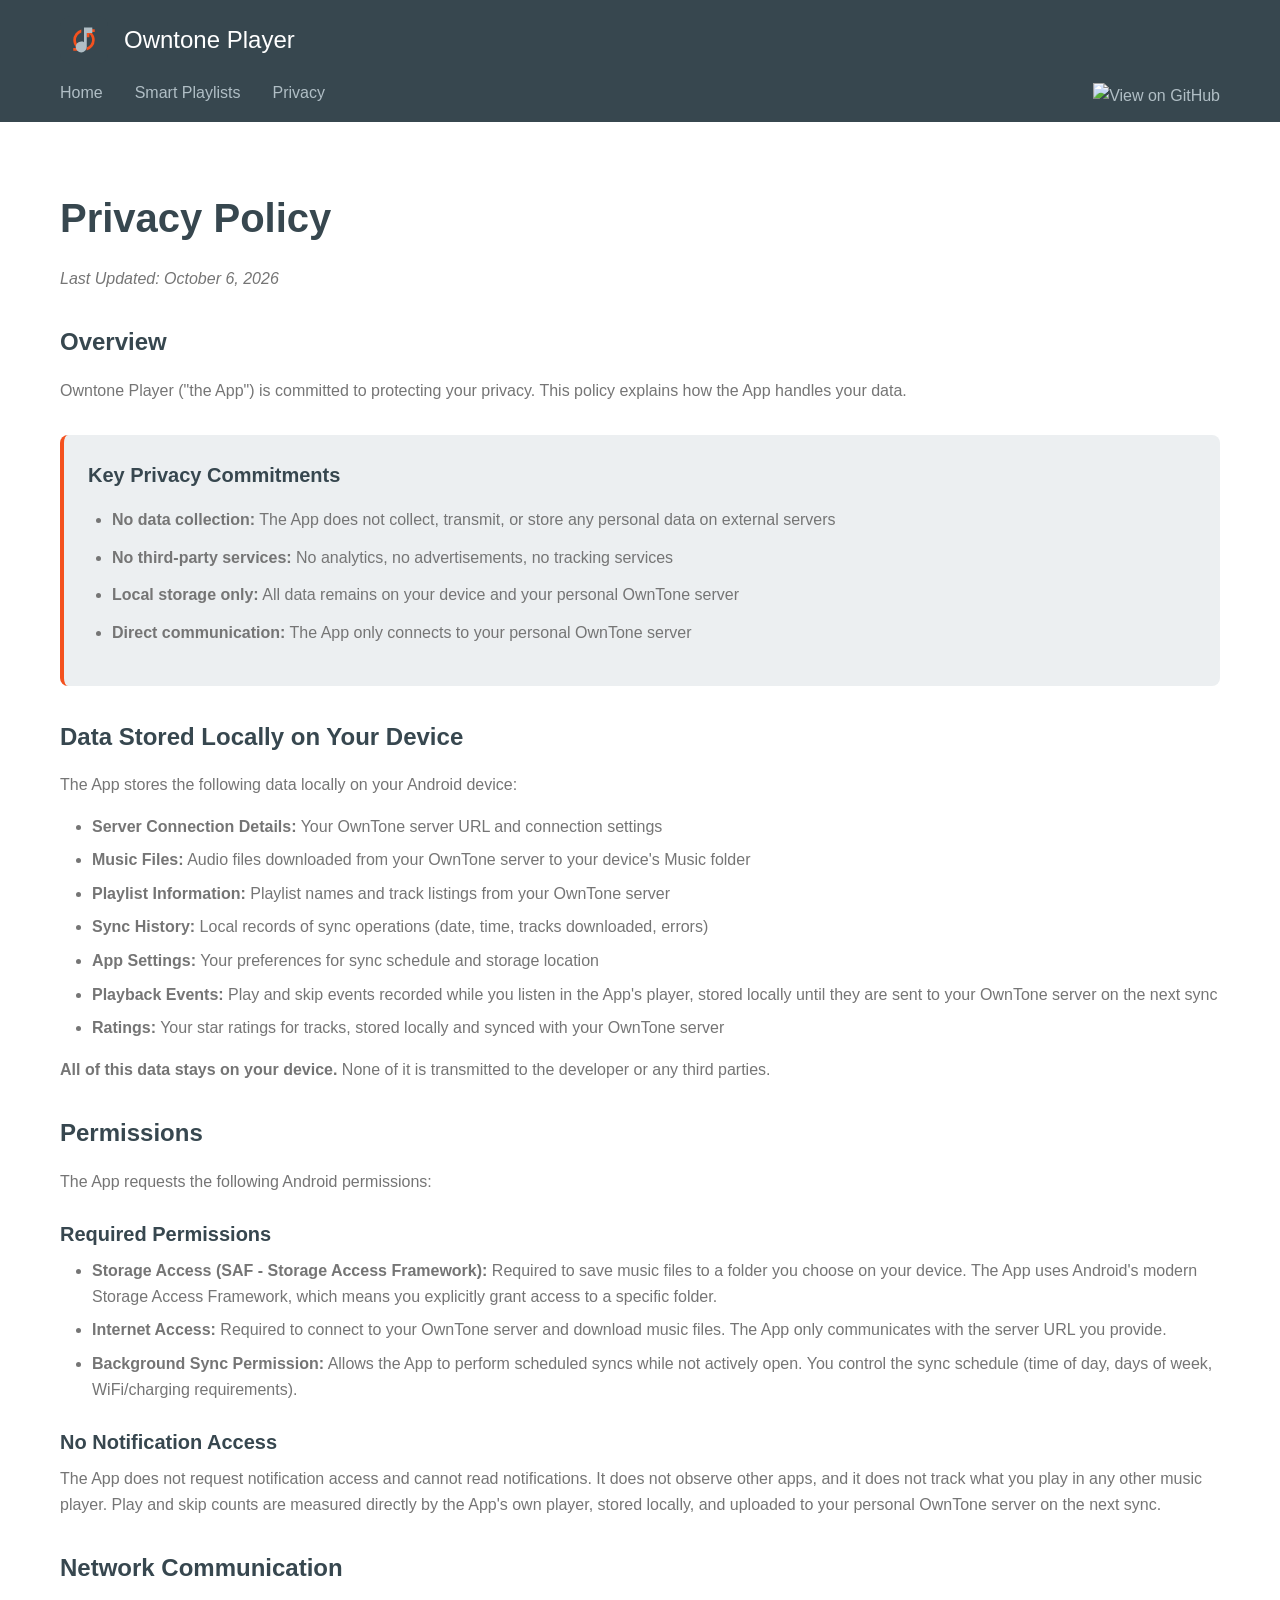
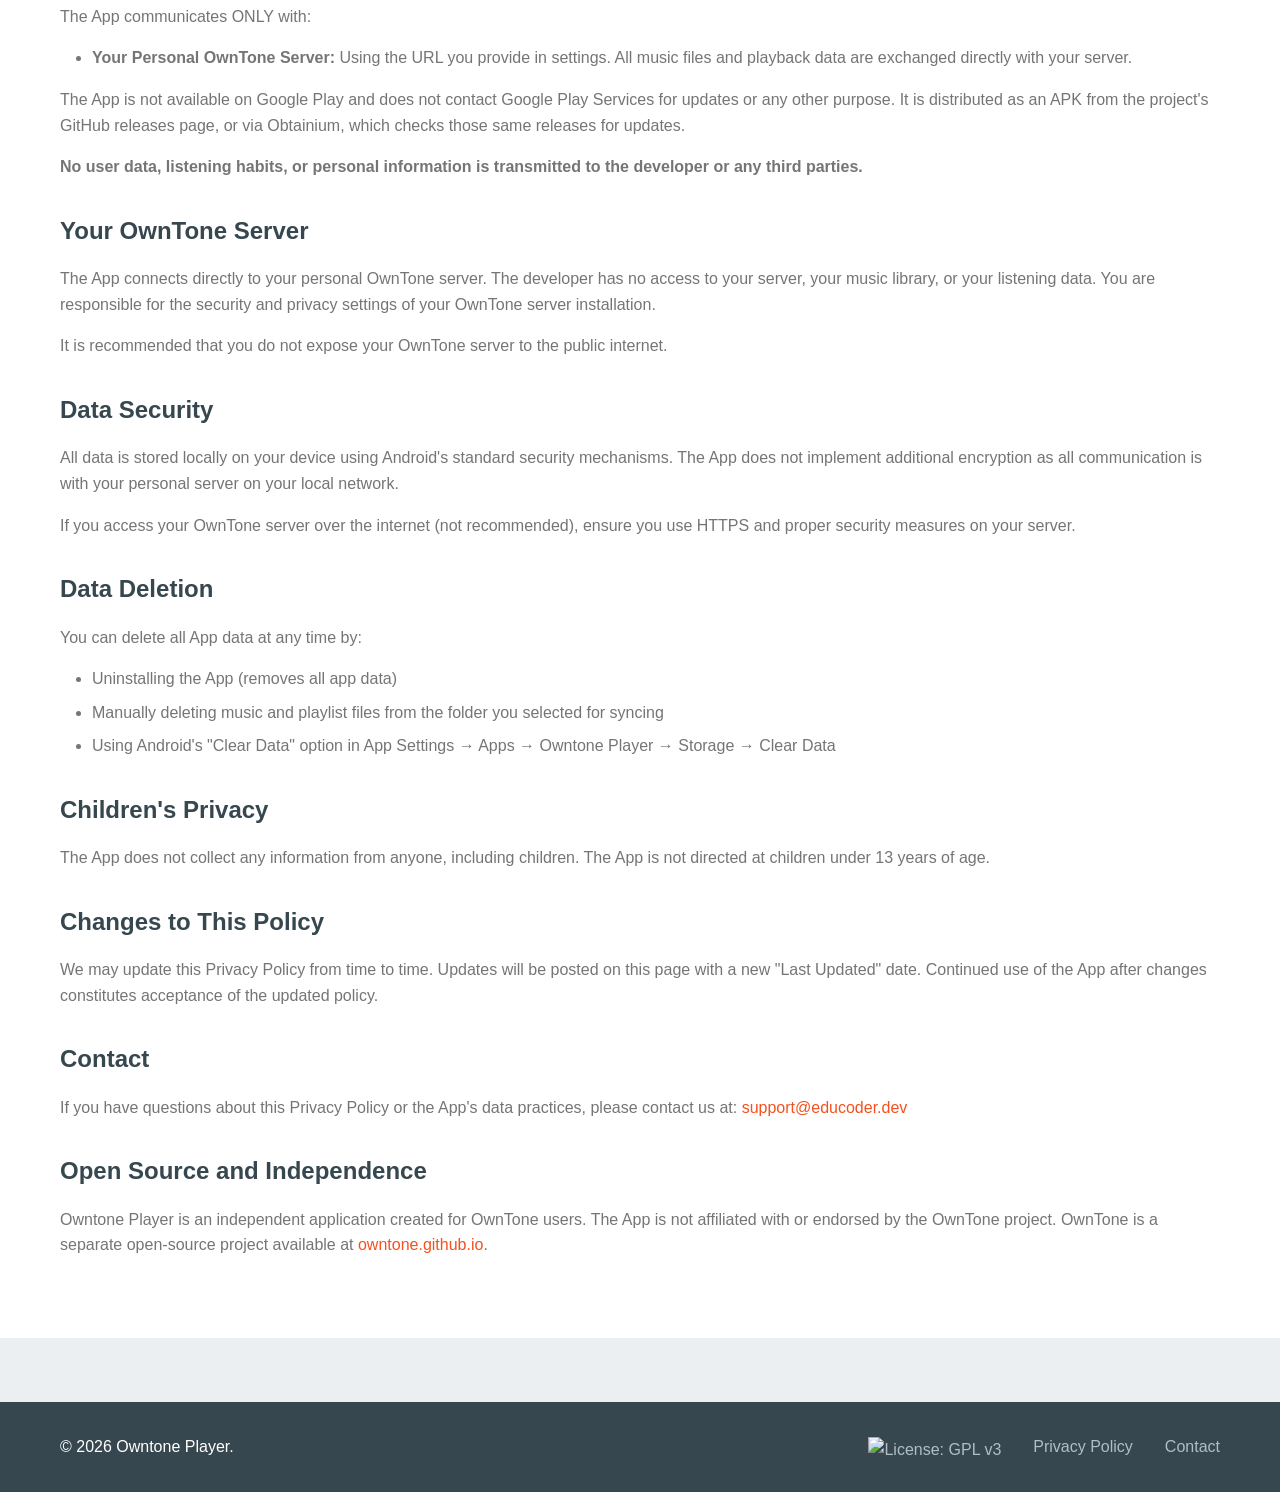
==== commit 1c8bf377: "Rename the app to 'Owntone Player' (U4, settled decision 4) The name is release-facing: the launcher" ====
--- a/site/privacy.html
+++ b/site/privacy.html
@@ -3,7 +3,7 @@
 <head>
     <meta charset="UTF-8">
     <meta name="viewport" content="width=device-width, initial-scale=1.0">
-    <title>Privacy Policy - OwnTone Sync</title>
+    <title>Privacy Policy - Owntone Player</title>
     <link rel="stylesheet" href="styles.css">
     <link rel="icon" type="image/svg+xml" href="assets/icon.svg">
 </head>
@@ -11,8 +11,8 @@
     <header>
         <div class="container">
             <div class="header-content">
-                <img src="assets/icon.svg" alt="OwnTone Sync" class="logo">
-                <h1>OwnTone Sync</h1>
+                <img src="assets/icon.svg" alt="Owntone Player" class="logo">
+                <h1>Owntone Player</h1>
             </div>
             <nav>
                 <a href="index.html">Home</a>
@@ -33,7 +33,7 @@
                 <p class="updated">Last Updated: October 6, 2026</p>
 
                 <h3>Overview</h3>
-                <p>OwnTone Sync ("the App") is committed to protecting your privacy. This policy explains how the App handles your data.</p>
+                <p>Owntone Player ("the App") is committed to protecting your privacy. This policy explains how the App handles your data.</p>
 
                 <div class="privacy-highlight">
                     <h4>Key Privacy Commitments</h4>
@@ -92,7 +92,7 @@
                 <ul>
                     <li>Uninstalling the App (removes all app data)</li>
                     <li>Manually deleting music and playlist files from the folder you selected for syncing</li>
-                    <li>Using Android's "Clear Data" option in App Settings → Apps → OwnTone Sync → Storage → Clear Data</li>
+                    <li>Using Android's "Clear Data" option in App Settings → Apps → Owntone Player → Storage → Clear Data</li>
                 </ul>
 
                 <h3>Children's Privacy</h3>
@@ -105,14 +105,14 @@
                 <p>If you have questions about this Privacy Policy or the App's data practices, please contact us at: <a href="mailto:support@educoder.dev">support@educoder.dev</a></p>
 
                 <h3>Open Source and Independence</h3>
-                <p>OwnTone Sync is an independent application created for OwnTone users. The App is not affiliated with or endorsed by the OwnTone project. OwnTone is a separate open-source project available at <a href="https://owntone.github.io/owntone-server/" target="_blank">owntone.github.io</a>.</p>
+                <p>Owntone Player is an independent application created for OwnTone users. The App is not affiliated with or endorsed by the OwnTone project. OwnTone is a separate open-source project available at <a href="https://owntone.github.io/owntone-server/" target="_blank">owntone.github.io</a>.</p>
             </div>
         </section>
     </main>
 
     <footer>
         <div class="container">
-            <p>&copy; 2026 OwnTone Sync.</p>
+            <p>&copy; 2026 Owntone Player.</p>
             <nav>
                 <a href="https://github.com/jptrsn/owntone-sync/blob/main/LICENSE" class="h-20">
                     <img src="https://img.shields.io/badge/License-GPLv3-blue.svg" alt="License: GPL v3">
